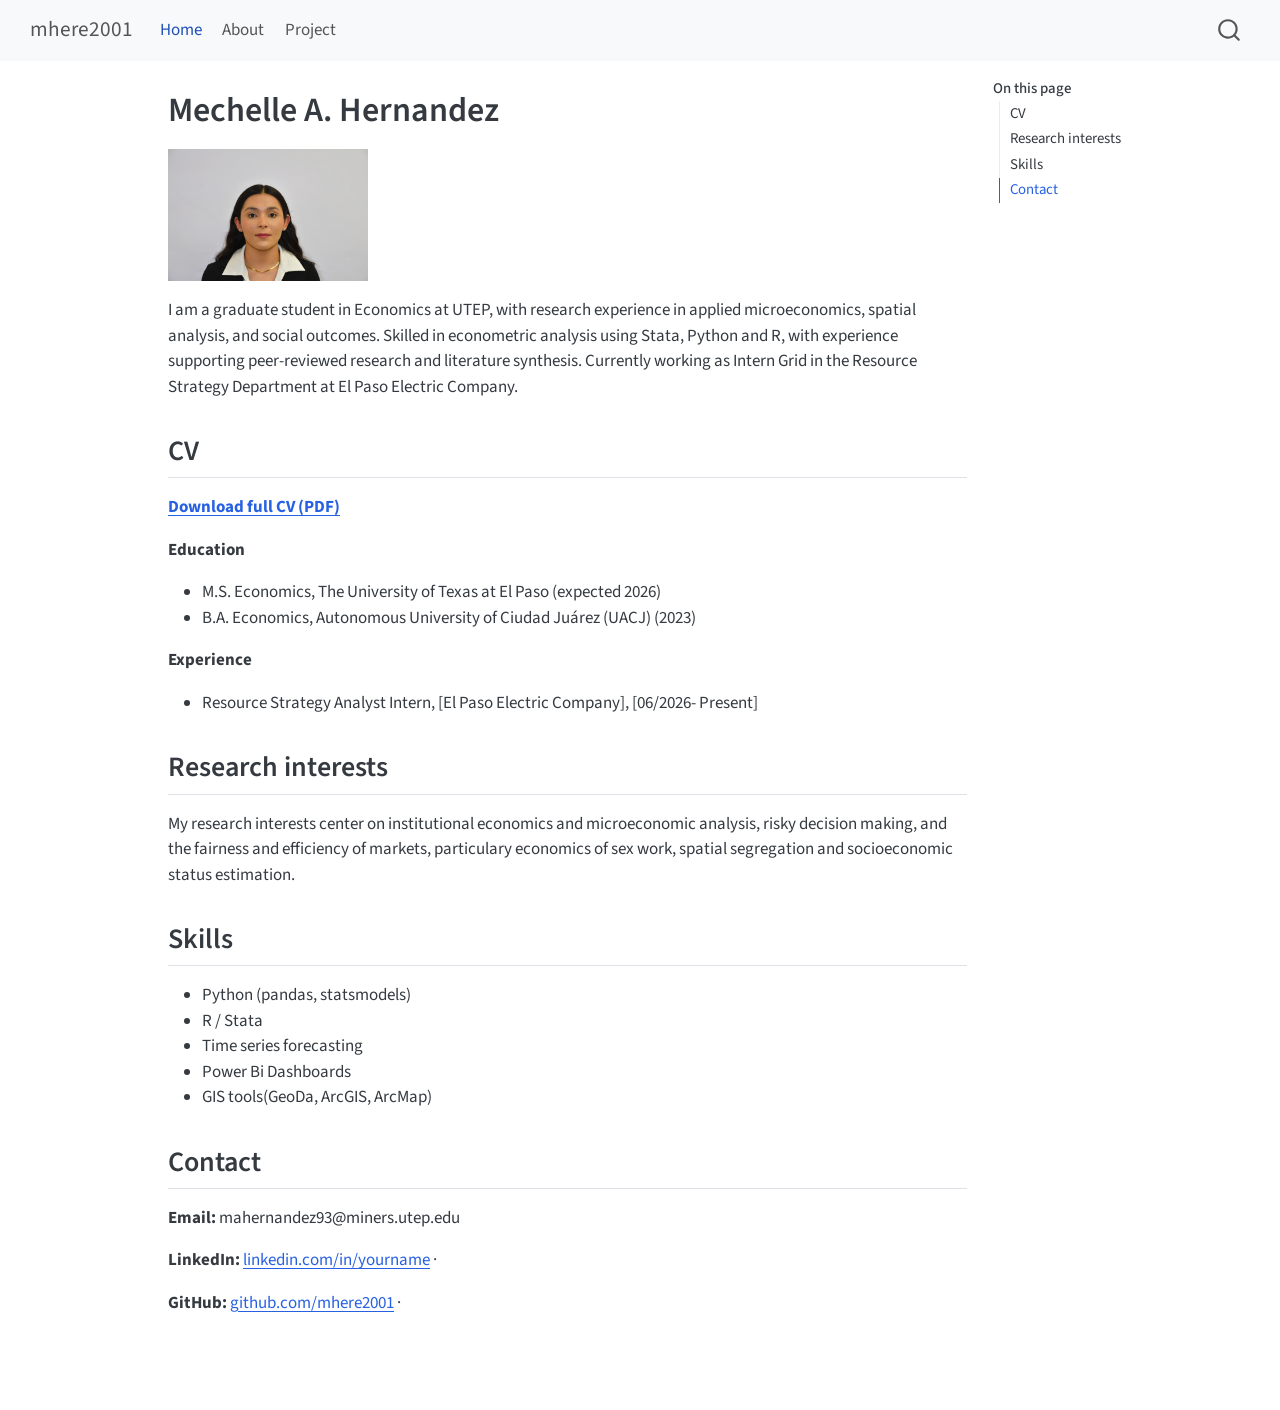
==== docs/index.html @ 87b3fae3 "Set up personal website with Quarto" ====
<!DOCTYPE html>
<html xmlns="http://www.w3.org/1999/xhtml" lang="en" xml:lang="en"><head>

<meta charset="utf-8">
<meta name="generator" content="quarto-1.10.18">

<meta name="viewport" content="width=device-width, initial-scale=1.0, user-scalable=yes">


<title>Mechelle A. Hernandez – mhere2001</title>
<style>
/* Default styles provided by pandoc.
** See https://pandoc.org/MANUAL.html#variables-for-html for config info.
*/
span.smallcaps{font-variant: small-caps;}
div.columns{display: flex; gap: 1.5em;}
div.column{flex: auto;}
@media screen {
div.columns{gap: min(4vw, 1.5em);}
div.column{overflow-x: auto;}
}
div.hanging-indent{margin-left: 1.5em; text-indent: -1.5em;}
ul.task-list{list-style: none;}
ul.task-list li input[type="checkbox"] {
  width: 0.8em;
  margin: 0 0.8em 0.2em -1em; /* quarto-specific, see https://github.com/quarto-dev/quarto-cli/issues/4556 */ 
  vertical-align: middle;
}
</style>


<script src="site_libs/quarto-nav/quarto-nav.js"></script>
<script src="site_libs/quarto-nav/headroom.min.js"></script>
<script src="site_libs/clipboard/clipboard.min.js"></script>
<script src="site_libs/quarto-search/autocomplete.umd.js"></script>
<script src="site_libs/quarto-search/fuse.min.js"></script>
<script src="site_libs/quarto-search/quarto-search.js"></script>
<meta name="quarto:offset" content="./">
<script src="site_libs/quarto-html/quarto.js" type="module"></script>
<script src="site_libs/quarto-html/tabsets/tabsets.js" type="module"></script>
<script src="site_libs/quarto-html/popper.min.js"></script>
<script src="site_libs/quarto-html/tippy.umd.min.js"></script>
<script src="site_libs/quarto-html/anchor.min.js"></script>
<link href="site_libs/quarto-html/tippy.css" rel="stylesheet">
<link href="site_libs/quarto-html/quarto-syntax-highlighting-64a204ab8560d761af7679ceaba22944.css" rel="stylesheet" id="quarto-text-highlighting-styles">
<script src="site_libs/bootstrap/bootstrap.min.js"></script>
<link href="site_libs/bootstrap/bootstrap-icons.css" rel="stylesheet">
<link href="site_libs/bootstrap/bootstrap-172ba59bd5e0b52282274ba0c0cc16fc.min.css" rel="stylesheet" append-hash="true" id="quarto-bootstrap" data-mode="light">
<script id="quarto-search-options" type="application/json">{
  "location": "navbar",
  "copy-button": false,
  "collapse-after": 3,
  "panel-placement": "end",
  "type": "overlay",
  "limit": 50,
  "keyboard-shortcut": [
    "f",
    "/",
    "s"
  ],
  "show-item-context": false,
  "language": {
    "search-no-results-text": "No results",
    "search-matching-documents-text": "matching documents",
    "search-copy-link-title": "Copy link to search",
    "search-hide-matches-text": "Hide additional matches",
    "search-more-match-text": "more match in this document",
    "search-more-matches-text": "more matches in this document",
    "search-clear-button-title": "Clear",
    "search-text-placeholder": "",
    "search-detached-cancel-button-title": "Cancel",
    "search-submit-button-title": "Submit",
    "search-label": "Search"
  }
}</script>


<link rel="stylesheet" href="styles.css">
</head>

<body class="nav-fixed quarto-light">

<div id="quarto-search-results"></div>
  <header id="quarto-header" class="headroom fixed-top">
    <nav class="navbar navbar-expand-lg " data-bs-theme="dark">
      <div class="navbar-container container-fluid">
      <div class="navbar-brand-container mx-auto">
    <a class="navbar-brand" href="./index.html">
    <span class="navbar-title">mhere2001</span>
    </a>
  </div>
            <div id="quarto-search" class="" title="Search"></div>
          <button class="navbar-toggler" type="button" data-bs-toggle="collapse" data-bs-target="#navbarCollapse" aria-controls="navbarCollapse" role="menu" aria-expanded="false" aria-label="Toggle navigation" onclick="if (window.quartoToggleHeadroom) { window.quartoToggleHeadroom(); }">
  <span class="navbar-toggler-icon"></span>
</button>
          <div class="collapse navbar-collapse" id="navbarCollapse">
            <ul class="navbar-nav navbar-nav-scroll me-auto">
  <li class="nav-item">
    <a class="nav-link active" href="./index.html" aria-current="page"> 
<span class="menu-text">Home</span></a>
  </li>  
  <li class="nav-item">
    <a class="nav-link" href="./about.html"> 
<span class="menu-text">About</span></a>
  </li>  
  <li class="nav-item">
    <a class="nav-link" href="./project.html"> 
<span class="menu-text">Project</span></a>
  </li>  
</ul>
          </div> <!-- /navcollapse -->
            <div class="quarto-navbar-tools">
</div>
      </div> <!-- /container-fluid -->
    </nav>
</header>
<!-- content -->
<div id="quarto-content" class="quarto-container page-columns page-rows-contents page-layout-article page-navbar">
<!-- sidebar -->
<!-- margin-sidebar -->
    <div id="quarto-margin-sidebar" class="sidebar margin-sidebar">
        <nav id="TOC" role="doc-toc" class="toc-active">
    <h2 id="toc-title">On this page</h2>
   
  <ul>
  <li><a href="#cv" id="toc-cv" class="nav-link active" data-scroll-target="#cv">CV</a></li>
  <li><a href="#research-interests" id="toc-research-interests" class="nav-link" data-scroll-target="#research-interests">Research interests</a></li>
  <li><a href="#skills" id="toc-skills" class="nav-link" data-scroll-target="#skills">Skills</a></li>
  <li><a href="#contact" id="toc-contact" class="nav-link" data-scroll-target="#contact">Contact</a></li>
  </ul>
</nav>
    </div>
<!-- main -->
<main class="content" id="quarto-document-content">

<header id="title-block-header" class="quarto-title-block default">
<div class="quarto-title">
<h1 class="title">Mechelle A. Hernandez</h1>
</div>



<div class="quarto-title-meta">

    
  
    
  </div>
  


</header>


<p><img src="images/MAHE.jpg" class="img-fluid" width="200"></p>
<p>I am a graduate student in Economics at UTEP, with research experience in applied microeconomics, spatial analysis, and social outcomes. Skilled in econometric analysis using Stata, Python and R, with experience supporting peer-reviewed research and literature synthesis. Currently working as Intern Grid in the Resource Strategy Department at El Paso Electric Company.</p>
<section id="cv" class="level2">
<h2 class="anchored" data-anchor-id="cv">CV</h2>
<p><a href="files/cv.pdf"><strong>Download full CV (PDF)</strong></a></p>
<p><strong>Education</strong></p>
<ul>
<li>M.S. Economics, The University of Texas at El Paso (expected 2026)</li>
<li>B.A. Economics, Autonomous University of Ciudad Juárez (UACJ) (2023)</li>
</ul>
<p><strong>Experience</strong></p>
<ul>
<li>Resource Strategy Analyst Intern, [El Paso Electric Company], [06/2026- Present]</li>
</ul>
</section>
<section id="research-interests" class="level2">
<h2 class="anchored" data-anchor-id="research-interests">Research interests</h2>
<p>My research interests center on institutional economics and microeconomic analysis, risky decision making, and the fairness and efficiency of markets, particulary economics of sex work, spatial segregation and socioeconomic status estimation.</p>
</section>
<section id="skills" class="level2">
<h2 class="anchored" data-anchor-id="skills">Skills</h2>
<ul>
<li>Python (pandas, statsmodels)</li>
<li>R / Stata</li>
<li>Time series forecasting</li>
<li>Power Bi Dashboards</li>
<li>GIS tools(GeoDa, ArcGIS, ArcMap)</li>
</ul>
</section>
<section id="contact" class="level2">
<h2 class="anchored" data-anchor-id="contact">Contact</h2>
<p><strong>Email:</strong> mahernandez93@miners.utep.edu</p>
<p><strong>LinkedIn:</strong> <a href="https://linkedin.com/in/yourname">linkedin.com/in/yourname</a> ·</p>
<p><strong>GitHub:</strong> <a href="https://github.com/mhere2001">github.com/mhere2001</a> ·</p>


</section>

</main> <!-- /main -->
<script id="quarto-html-after-body" type="application/javascript">
  window.document.addEventListener("DOMContentLoaded", function (event) {
    const icon = "";
    const anchorJS = new window.AnchorJS();
    anchorJS.options = {
      placement: 'right',
      icon: icon
    };
    anchorJS.add('.anchored');
    const isCodeAnnotation = (el) => {
      for (const clz of el.classList) {
        if (clz.startsWith('code-annotation-')) {                     
          return true;
        }
      }
      return false;
    }
    const onCopySuccess = function(e) {
      // button target
      const button = e.trigger;
      // don't keep focus
      button.blur();
      // flash "checked"
      button.classList.add('code-copy-button-checked');
      var currentTitle = button.getAttribute("title");
      button.setAttribute("title", "Copied!");
      let tooltip;
      if (window.bootstrap) {
        button.setAttribute("data-bs-toggle", "tooltip");
        button.setAttribute("data-bs-placement", "left");
        button.setAttribute("data-bs-title", "Copied!");
        tooltip = new bootstrap.Tooltip(button, 
          { trigger: "manual", 
            customClass: "code-copy-button-tooltip",
            offset: [0, -8]});
        tooltip.show();    
      }
      setTimeout(function() {
        if (tooltip) {
          tooltip.hide();
          button.removeAttribute("data-bs-title");
          button.removeAttribute("data-bs-toggle");
          button.removeAttribute("data-bs-placement");
        }
        button.setAttribute("title", currentTitle);
        button.classList.remove('code-copy-button-checked');
      }, 1000);
      // clear code selection
      e.clearSelection();
    }
    const getTextToCopy = function(trigger) {
      const outerScaffold = trigger.parentElement.cloneNode(true);
      const codeEl = outerScaffold.querySelector('code');
      for (const childEl of codeEl.children) {
        if (isCodeAnnotation(childEl)) {
          childEl.remove();
        }
      }
      return codeEl.innerText;
    }
    const clipboard = new window.ClipboardJS('.code-copy-button:not([data-in-quarto-modal])', {
      text: getTextToCopy
    });
    clipboard.on('success', onCopySuccess);
    if (window.document.getElementById('quarto-embedded-source-code-modal')) {
      const clipboardModal = new window.ClipboardJS('.code-copy-button[data-in-quarto-modal]', {
        text: getTextToCopy,
        container: window.document.getElementById('quarto-embedded-source-code-modal')
      });
      clipboardModal.on('success', onCopySuccess);
    }
      var localhostRegex = new RegExp(/^(?:http|https):\/\/localhost\:?[0-9]*\//);
      var mailtoRegex = new RegExp(/^mailto:/);
        var filterRegex = new RegExp('/' + window.location.host + '/');
      var isInternal = (href) => {
          return filterRegex.test(href) || localhostRegex.test(href) || mailtoRegex.test(href);
      }
      // Inspect non-navigation links and adorn them if external
     var links = window.document.querySelectorAll('a[href]:not(.nav-link):not(.navbar-brand):not(.toc-action):not(.sidebar-link):not(.sidebar-item-toggle):not(.pagination-link):not(.no-external):not([aria-hidden]):not(.dropdown-item):not(.quarto-navigation-tool):not(.about-link)');
      for (var i=0; i<links.length; i++) {
        const link = links[i];
        if (!isInternal(link.href)) {
          // undo the damage that might have been done by quarto-nav.js in the case of
          // links that we want to consider external
          if (link.dataset.originalHref !== undefined) {
            link.href = link.dataset.originalHref;
          }
        }
      }
    function tippyHover(el, contentFn, onTriggerFn, onUntriggerFn) {
      const config = {
        allowHTML: true,
        maxWidth: 500,
        delay: 100,
        arrow: false,
        appendTo: function(el) {
            return el.parentElement;
        },
        interactive: true,
        interactiveBorder: 10,
        theme: 'quarto',
        placement: 'bottom-start',
      };
      if (contentFn) {
        config.content = contentFn;
      }
      if (onTriggerFn) {
        config.onTrigger = onTriggerFn;
      }
      if (onUntriggerFn) {
        config.onUntrigger = onUntriggerFn;
      }
      window.tippy(el, config); 
    }
    const noterefs = window.document.querySelectorAll('a[role="doc-noteref"]');
    for (var i=0; i<noterefs.length; i++) {
      const ref = noterefs[i];
      tippyHover(ref, function() {
        // use id or data attribute instead here
        let href = ref.getAttribute('data-footnote-href') || ref.getAttribute('href');
        try { href = new URL(href).hash; } catch {}
        const id = href.replace(/^#\/?/, "");
        const note = window.document.getElementById(id);
        if (note) {
          return note.innerHTML;
        } else {
          return "";
        }
      });
    }
    const xrefs = window.document.querySelectorAll('a.quarto-xref');
    const processXRef = (id, note) => {
      // Strip column container classes
      const stripColumnClz = (el) => {
        el.classList.remove("page-full", "page-columns");
        if (el.children) {
          for (const child of el.children) {
            stripColumnClz(child);
          }
        }
      }
      stripColumnClz(note)
      if (id === null || id.startsWith('sec-')) {
        // Special case sections, only their first couple elements
        const container = document.createElement("div");
        if (note.children && note.children.length > 2) {
          container.appendChild(note.children[0].cloneNode(true));
          for (let i = 1; i < note.children.length; i++) {
            const child = note.children[i];
            if (child.tagName === "P" && child.innerText === "") {
              continue;
            } else {
              container.appendChild(child.cloneNode(true));
              break;
            }
          }
          if (window.Quarto?.typesetMath) {
            window.Quarto.typesetMath(container);
          }
          return container.innerHTML
        } else {
          if (window.Quarto?.typesetMath) {
            window.Quarto.typesetMath(note);
          }
          return note.innerHTML;
        }
      } else {
        // Remove any anchor links if they are present
        const anchorLink = note.querySelector('a.anchorjs-link');
        if (anchorLink) {
          anchorLink.remove();
        }
        if (window.Quarto?.typesetMath) {
          window.Quarto.typesetMath(note);
        }
        if (note.classList.contains("callout")) {
          return note.outerHTML;
        } else {
          return note.innerHTML;
        }
      }
    }
    for (var i=0; i<xrefs.length; i++) {
      const xref = xrefs[i];
      tippyHover(xref, undefined, function(instance) {
        instance.disable();
        let url = xref.getAttribute('href');
        let hash = undefined; 
        if (url.startsWith('#')) {
          hash = url;
        } else {
          try { hash = new URL(url).hash; } catch {}
        }
        if (hash) {
          const id = hash.replace(/^#\/?/, "");
          const note = window.document.getElementById(id);
          if (note !== null) {
            try {
              const html = processXRef(id, note.cloneNode(true));
              instance.setContent(html);
            } finally {
              instance.enable();
              instance.show();
            }
          } else {
            // See if we can fetch this
            fetch(url.split('#')[0])
            .then(res => res.text())
            .then(html => {
              const parser = new DOMParser();
              const htmlDoc = parser.parseFromString(html, "text/html");
              const note = htmlDoc.getElementById(id);
              if (note !== null) {
                const html = processXRef(id, note);
                instance.setContent(html);
              } 
            }).finally(() => {
              instance.enable();
              instance.show();
            });
          }
        } else {
          // See if we can fetch a full url (with no hash to target)
          // This is a special case and we should probably do some content thinning / targeting
          fetch(url)
          .then(res => res.text())
          .then(html => {
            const parser = new DOMParser();
            const htmlDoc = parser.parseFromString(html, "text/html");
            const note = htmlDoc.querySelector('main.content');
            if (note !== null) {
              // This should only happen for chapter cross references
              // (since there is no id in the URL)
              // remove the first header
              if (note.children.length > 0 && note.children[0].tagName === "HEADER") {
                note.children[0].remove();
              }
              const html = processXRef(null, note);
              instance.setContent(html);
            } 
          }).finally(() => {
            instance.enable();
            instance.show();
          });
        }
      }, function(instance) {
      });
    }
        let selectedAnnoteEl;
        const selectorForAnnotation = ( cell, annotation) => {
          let cellAttr = 'data-code-cell="' + cell + '"';
          let lineAttr = 'data-code-annotation="' +  annotation + '"';
          const selector = 'span[' + cellAttr + '][' + lineAttr + ']';
          return selector;
        }
        const selectCodeLines = (annoteEl) => {
          const doc = window.document;
          const targetCell = annoteEl.getAttribute("data-target-cell");
          const targetAnnotation = annoteEl.getAttribute("data-target-annotation");
          const annoteSpan = window.document.querySelector(selectorForAnnotation(targetCell, targetAnnotation));
          const lines = annoteSpan.getAttribute("data-code-lines").split(",");
          const lineIds = lines.map((line) => {
            return targetCell + "-" + line;
          })
          let top = null;
          let height = null;
          let parent = null;
          if (lineIds.length > 0) {
              //compute the position of the single el (top and bottom and make a div)
              const el = window.document.getElementById(lineIds[0]);
              top = el.offsetTop;
              height = el.offsetHeight;
              parent = el.parentElement.parentElement;
            if (lineIds.length > 1) {
              const lastEl = window.document.getElementById(lineIds[lineIds.length - 1]);
              const bottom = lastEl.offsetTop + lastEl.offsetHeight;
              height = bottom - top;
            }
            if (top !== null && height !== null && parent !== null) {
              // cook up a div (if necessary) and position it 
              let div = window.document.getElementById("code-annotation-line-highlight");
              if (div === null) {
                div = window.document.createElement("div");
                div.setAttribute("id", "code-annotation-line-highlight");
                div.style.position = 'absolute';
                parent.appendChild(div);
              }
              div.style.top = top - 2 + "px";
              div.style.height = height + 4 + "px";
              div.style.left = 0;
              let gutterDiv = window.document.getElementById("code-annotation-line-highlight-gutter");
              if (gutterDiv === null) {
                gutterDiv = window.document.createElement("div");
                gutterDiv.setAttribute("id", "code-annotation-line-highlight-gutter");
                gutterDiv.style.position = 'absolute';
                const codeCell = window.document.getElementById(targetCell);
                const gutter = codeCell.querySelector('.code-annotation-gutter');
                gutter.appendChild(gutterDiv);
              }
              gutterDiv.style.top = top - 2 + "px";
              gutterDiv.style.height = height + 4 + "px";
            }
            selectedAnnoteEl = annoteEl;
          }
        };
        const unselectCodeLines = () => {
          const elementsIds = ["code-annotation-line-highlight", "code-annotation-line-highlight-gutter"];
          elementsIds.forEach((elId) => {
            const div = window.document.getElementById(elId);
            if (div) {
              div.remove();
            }
          });
          selectedAnnoteEl = undefined;
        };
          // Handle positioning of the toggle
      window.addEventListener(
        "resize",
        throttle(() => {
          elRect = undefined;
          if (selectedAnnoteEl) {
            selectCodeLines(selectedAnnoteEl);
          }
        }, 10)
      );
      function throttle(fn, ms) {
      let throttle = false;
      let timer;
        return (...args) => {
          if(!throttle) { // first call gets through
              fn.apply(this, args);
              throttle = true;
          } else { // all the others get throttled
              if(timer) clearTimeout(timer); // cancel #2
              timer = setTimeout(() => {
                fn.apply(this, args);
                timer = throttle = false;
              }, ms);
          }
        };
      }
        // Attach click handler to the DT
        const annoteDls = window.document.querySelectorAll('dt[data-target-cell]');
        for (const annoteDlNode of annoteDls) {
          annoteDlNode.addEventListener('click', (event) => {
            const clickedEl = event.target;
            if (clickedEl !== selectedAnnoteEl) {
              unselectCodeLines();
              const activeEl = window.document.querySelector('dt[data-target-cell].code-annotation-active');
              if (activeEl) {
                activeEl.classList.remove('code-annotation-active');
              }
              selectCodeLines(clickedEl);
              clickedEl.classList.add('code-annotation-active');
            } else {
              // Unselect the line
              unselectCodeLines();
              clickedEl.classList.remove('code-annotation-active');
            }
          });
        }
    const findCites = (el) => {
      const parentEl = el.parentElement;
      if (parentEl) {
        const cites = parentEl.dataset.cites;
        if (cites) {
          return {
            el,
            cites: cites.split(' ')
          };
        } else {
          return findCites(el.parentElement)
        }
      } else {
        return undefined;
      }
    };
    var bibliorefs = window.document.querySelectorAll('a[role="doc-biblioref"]');
    for (var i=0; i<bibliorefs.length; i++) {
      const ref = bibliorefs[i];
      const citeInfo = findCites(ref);
      if (citeInfo) {
        tippyHover(citeInfo.el, function() {
          var popup = window.document.createElement('div');
          citeInfo.cites.forEach(function(cite) {
            var citeDiv = window.document.createElement('div');
            citeDiv.classList.add('hanging-indent');
            citeDiv.classList.add('csl-entry');
            var biblioDiv = window.document.getElementById('ref-' + cite);
            if (biblioDiv) {
              citeDiv.innerHTML = biblioDiv.innerHTML;
            }
            popup.appendChild(citeDiv);
          });
          return popup.innerHTML;
        });
      }
    }
  });
  </script>
</div> <!-- /content -->




</body></html>
---- docs/site_libs/quarto-html/tippy.css ----
.tippy-box[data-animation=fade][data-state=hidden]{opacity:0}[data-tippy-root]{max-width:calc(100vw - 10px)}.tippy-box{position:relative;background-color:#333;color:#fff;border-radius:4px;font-size:14px;line-height:1.4;white-space:normal;outline:0;transition-property:transform,visibility,opacity}.tippy-box[data-placement^=top]>.tippy-arrow{bottom:0}.tippy-box[data-placement^=top]>.tippy-arrow:before{bottom:-7px;left:0;border-width:8px 8px 0;border-top-color:initial;transform-origin:center top}.tippy-box[data-placement^=bottom]>.tippy-arrow{top:0}.tippy-box[data-placement^=bottom]>.tippy-arrow:before{top:-7px;left:0;border-width:0 8px 8px;border-bottom-color:initial;transform-origin:center bottom}.tippy-box[data-placement^=left]>.tippy-arrow{right:0}.tippy-box[data-placement^=left]>.tippy-arrow:before{border-width:8px 0 8px 8px;border-left-color:initial;right:-7px;transform-origin:center left}.tippy-box[data-placement^=right]>.tippy-arrow{left:0}.tippy-box[data-placement^=right]>.tippy-arrow:before{left:-7px;border-width:8px 8px 8px 0;border-right-color:initial;transform-origin:center right}.tippy-box[data-inertia][data-state=visible]{transition-timing-function:cubic-bezier(.54,1.5,.38,1.11)}.tippy-arrow{width:16px;height:16px;color:#333}.tippy-arrow:before{content:"";position:absolute;border-color:transparent;border-style:solid}.tippy-content{position:relative;padding:5px 9px;z-index:1}
---- docs/site_libs/quarto-html/quarto-syntax-highlighting-64a204ab8560d761af7679ceaba22944.css ----
/* quarto syntax highlight colors */
:root {
  --quarto-hl-ot-color: #003B4F;
  --quarto-hl-at-color: #657422;
  --quarto-hl-ss-color: #20794D;
  --quarto-hl-an-color: #5E5E5E;
  --quarto-hl-fu-color: #4758AB;
  --quarto-hl-st-color: #20794D;
  --quarto-hl-cf-color: #003B4F;
  --quarto-hl-op-color: #5E5E5E;
  --quarto-hl-er-color: #AD0000;
  --quarto-hl-bn-color: #AD0000;
  --quarto-hl-al-color: #AD0000;
  --quarto-hl-va-color: #111111;
  --quarto-hl-bu-color: inherit;
  --quarto-hl-ex-color: inherit;
  --quarto-hl-pp-color: #AD0000;
  --quarto-hl-in-color: #5E5E5E;
  --quarto-hl-vs-color: #20794D;
  --quarto-hl-wa-color: #5E5E5E;
  --quarto-hl-do-color: #5E5E5E;
  --quarto-hl-im-color: #00769E;
  --quarto-hl-ch-color: #20794D;
  --quarto-hl-dt-color: #AD0000;
  --quarto-hl-fl-color: #AD0000;
  --quarto-hl-co-color: #5E5E5E;
  --quarto-hl-cv-color: #5E5E5E;
  --quarto-hl-cn-color: #8f5902;
  --quarto-hl-sc-color: #5E5E5E;
  --quarto-hl-dv-color: #AD0000;
  --quarto-hl-kw-color: #003B4F;
}

/* other quarto variables */
:root {
  --quarto-font-monospace: SFMono-Regular, Menlo, Monaco, Consolas, "Liberation Mono", "Courier New", monospace;
}

/* syntax highlight based on Pandoc's rules */
pre > code.sourceCode > span {
  color: #003B4F;
}

code.sourceCode > span {
  color: #003B4F;
}

div.sourceCode,
div.sourceCode pre.sourceCode {
  color: #003B4F;
}

/* Normal */
code span {
  color: #003B4F;
}

/* Alert */
code span.al {
  color: #AD0000;
  font-style: inherit;
}

/* Annotation */
code span.an {
  color: #5E5E5E;
  font-style: inherit;
}

/* Attribute */
code span.at {
  color: #657422;
  font-style: inherit;
}

/* BaseN */
code span.bn {
  color: #AD0000;
  font-style: inherit;
}

/* BuiltIn */
code span.bu {
  font-style: inherit;
}

/* ControlFlow */
code span.cf {
  color: #003B4F;
  font-weight: bold;
  font-style: inherit;
}

/* Char */
code span.ch {
  color: #20794D;
  font-style: inherit;
}

/* Constant */
code span.cn {
  color: #8f5902;
  font-style: inherit;
}

/* Comment */
code span.co {
  color: #5E5E5E;
  font-style: inherit;
}

/* CommentVar */
code span.cv {
  color: #5E5E5E;
  font-style: italic;
}

/* Documentation */
code span.do {
  color: #5E5E5E;
  font-style: italic;
}

/* DataType */
code span.dt {
  color: #AD0000;
  font-style: inherit;
}

/* DecVal */
code span.dv {
  color: #AD0000;
  font-style: inherit;
}

/* Error */
code span.er {
  color: #AD0000;
  font-style: inherit;
}

/* Extension */
code span.ex {
  font-style: inherit;
}

/* Float */
code span.fl {
  color: #AD0000;
  font-style: inherit;
}

/* Function */
code span.fu {
  color: #4758AB;
  font-style: inherit;
}

/* Import */
code span.im {
  color: #00769E;
  font-style: inherit;
}

/* Information */
code span.in {
  color: #5E5E5E;
  font-style: inherit;
}

/* Keyword */
code span.kw {
  color: #003B4F;
  font-weight: bold;
  font-style: inherit;
}

/* Operator */
code span.op {
  color: #5E5E5E;
  font-style: inherit;
}

/* Other */
code span.ot {
  color: #003B4F;
  font-style: inherit;
}

/* Preprocessor */
code span.pp {
  color: #AD0000;
  font-style: inherit;
}

/* SpecialChar */
code span.sc {
  color: #5E5E5E;
  font-style: inherit;
}

/* SpecialString */
code span.ss {
  color: #20794D;
  font-style: inherit;
}

/* String */
code span.st {
  color: #20794D;
  font-style: inherit;
}

/* Variable */
code span.va {
  color: #111111;
  font-style: inherit;
}

/* VerbatimString */
code span.vs {
  color: #20794D;
  font-style: inherit;
}

/* Warning */
code span.wa {
  color: #5E5E5E;
  font-style: italic;
}

.prevent-inlining {
  content: "</";
}

/*# sourceMappingURL=9d8d5bb603a83b8298b89080a598c93b.css.map */
---- docs/styles.css ----
/* css styles */
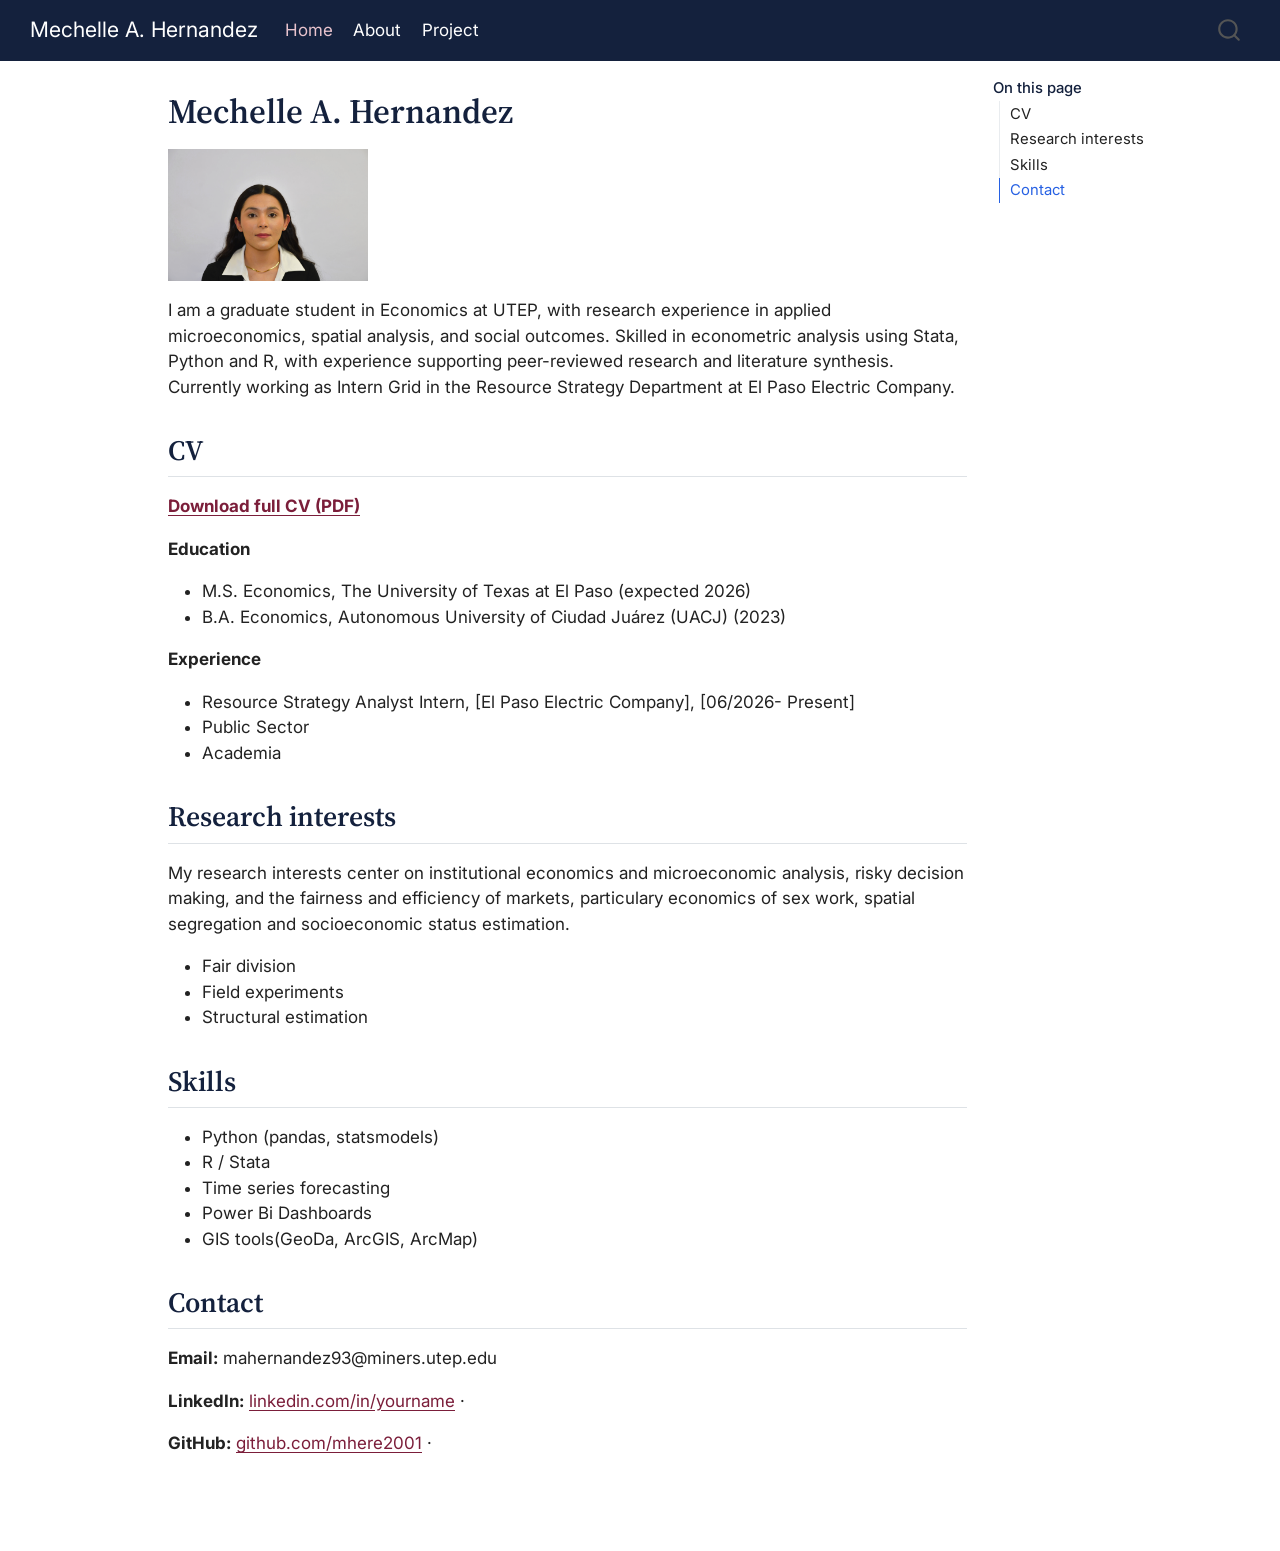
==== commit 5da616d9: "render update site" ====
--- a/docs/index.html
+++ b/docs/index.html
@@ -7,7 +7,7 @@
 <meta name="viewport" content="width=device-width, initial-scale=1.0, user-scalable=yes">
 
 
-<title>Mechelle A. Hernandez – mhere2001</title>
+<title>Mechelle A. Hernandez</title>
 <style>
 /* Default styles provided by pandoc.
 ** See https://pandoc.org/MANUAL.html#variables-for-html for config info.
@@ -86,7 +86,7 @@
       <div class="navbar-container container-fluid">
       <div class="navbar-brand-container mx-auto">
     <a class="navbar-brand" href="./index.html">
-    <span class="navbar-title">mhere2001</span>
+    <span class="navbar-title">Mechelle A. Hernandez</span>
     </a>
   </div>
             <div id="quarto-search" class="" title="Search"></div>
@@ -165,11 +165,18 @@
 <p><strong>Experience</strong></p>
 <ul>
 <li>Resource Strategy Analyst Intern, [El Paso Electric Company], [06/2026- Present]</li>
+<li>Public Sector</li>
+<li>Academia</li>
 </ul>
 </section>
 <section id="research-interests" class="level2">
 <h2 class="anchored" data-anchor-id="research-interests">Research interests</h2>
 <p>My research interests center on institutional economics and microeconomic analysis, risky decision making, and the fairness and efficiency of markets, particulary economics of sex work, spatial segregation and socioeconomic status estimation.</p>
+<ul>
+<li>Fair division</li>
+<li>Field experiments</li>
+<li>Structural estimation</li>
+</ul>
 </section>
 <section id="skills" class="level2">
 <h2 class="anchored" data-anchor-id="skills">Skills</h2>
@@ -184,7 +191,7 @@
 <section id="contact" class="level2">
 <h2 class="anchored" data-anchor-id="contact">Contact</h2>
 <p><strong>Email:</strong> mahernandez93@miners.utep.edu</p>
-<p><strong>LinkedIn:</strong> <a href="https://linkedin.com/in/yourname">linkedin.com/in/yourname</a> ·</p>
+<p><strong>LinkedIn:</strong> <a href="https://www.linkedin.com/in/mechelle-annet-hern%C3%A1ndez-350985380/">linkedin.com/in/yourname</a> ·</p>
 <p><strong>GitHub:</strong> <a href="https://github.com/mhere2001">github.com/mhere2001</a> ·</p>
 
 
--- a/docs/styles.css
+++ b/docs/styles.css
@@ -1 +1,18 @@
 /* css styles */
+@import url('https://fonts.googleapis.com/css2?family=Source+Serif+4:wght@600;700&family=Inter:wght@400;500;600&display=swap');
+
+:root {
+  --navy: #14213D;
+  --guinda: #7B1E3A;
+}
+
+body { font-family: 'Inter', sans-serif; color: #222; }
+
+h1, h2, h3, h4 { font-family: 'Source Serif 4', serif; color: var(--navy); }
+
+a { color: var(--guinda); }
+a:hover { color: var(--navy); }
+
+.navbar { background-color: var(--navy) !important; }
+.navbar .navbar-brand, .navbar .nav-link { color: #fff !important; }
+.navbar .nav-link:hover, .navbar .nav-link.active { color: #E8C3CD !important; }
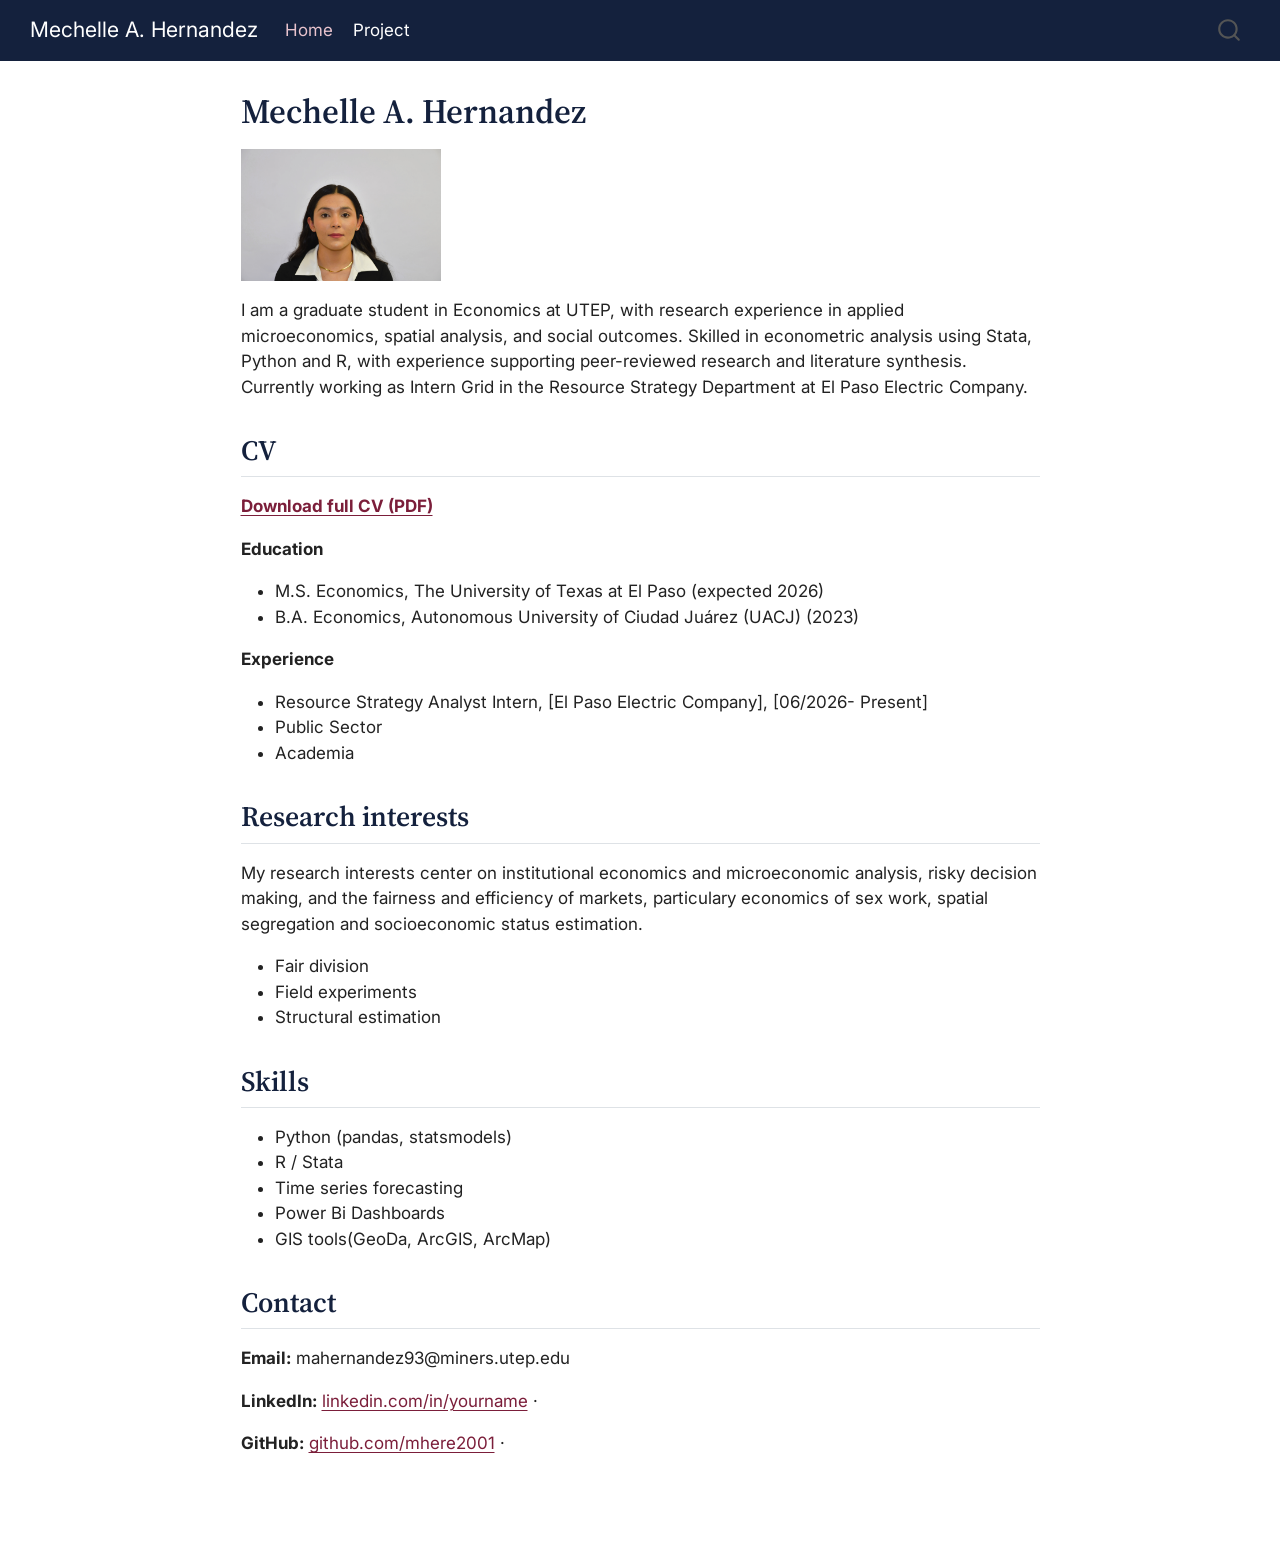
==== commit 200d5914: "quarto updated" ====
--- a/docs/index.html
+++ b/docs/index.html
@@ -78,7 +78,7 @@
 <link rel="stylesheet" href="styles.css">
 </head>
 
-<body class="nav-fixed quarto-light">
+<body class="nav-fixed fullcontent quarto-light">
 
 <div id="quarto-search-results"></div>
   <header id="quarto-header" class="headroom fixed-top">
@@ -100,10 +100,6 @@
 <span class="menu-text">Home</span></a>
   </li>  
   <li class="nav-item">
-    <a class="nav-link" href="./about.html"> 
-<span class="menu-text">About</span></a>
-  </li>  
-  <li class="nav-item">
     <a class="nav-link" href="./project.html"> 
 <span class="menu-text">Project</span></a>
   </li>  
@@ -118,18 +114,7 @@
 <div id="quarto-content" class="quarto-container page-columns page-rows-contents page-layout-article page-navbar">
 <!-- sidebar -->
 <!-- margin-sidebar -->
-    <div id="quarto-margin-sidebar" class="sidebar margin-sidebar">
-        <nav id="TOC" role="doc-toc" class="toc-active">
-    <h2 id="toc-title">On this page</h2>
-   
-  <ul>
-  <li><a href="#cv" id="toc-cv" class="nav-link active" data-scroll-target="#cv">CV</a></li>
-  <li><a href="#research-interests" id="toc-research-interests" class="nav-link" data-scroll-target="#research-interests">Research interests</a></li>
-  <li><a href="#skills" id="toc-skills" class="nav-link" data-scroll-target="#skills">Skills</a></li>
-  <li><a href="#contact" id="toc-contact" class="nav-link" data-scroll-target="#contact">Contact</a></li>
-  </ul>
-</nav>
-    </div>
+    
 <!-- main -->
 <main class="content" id="quarto-document-content">
 
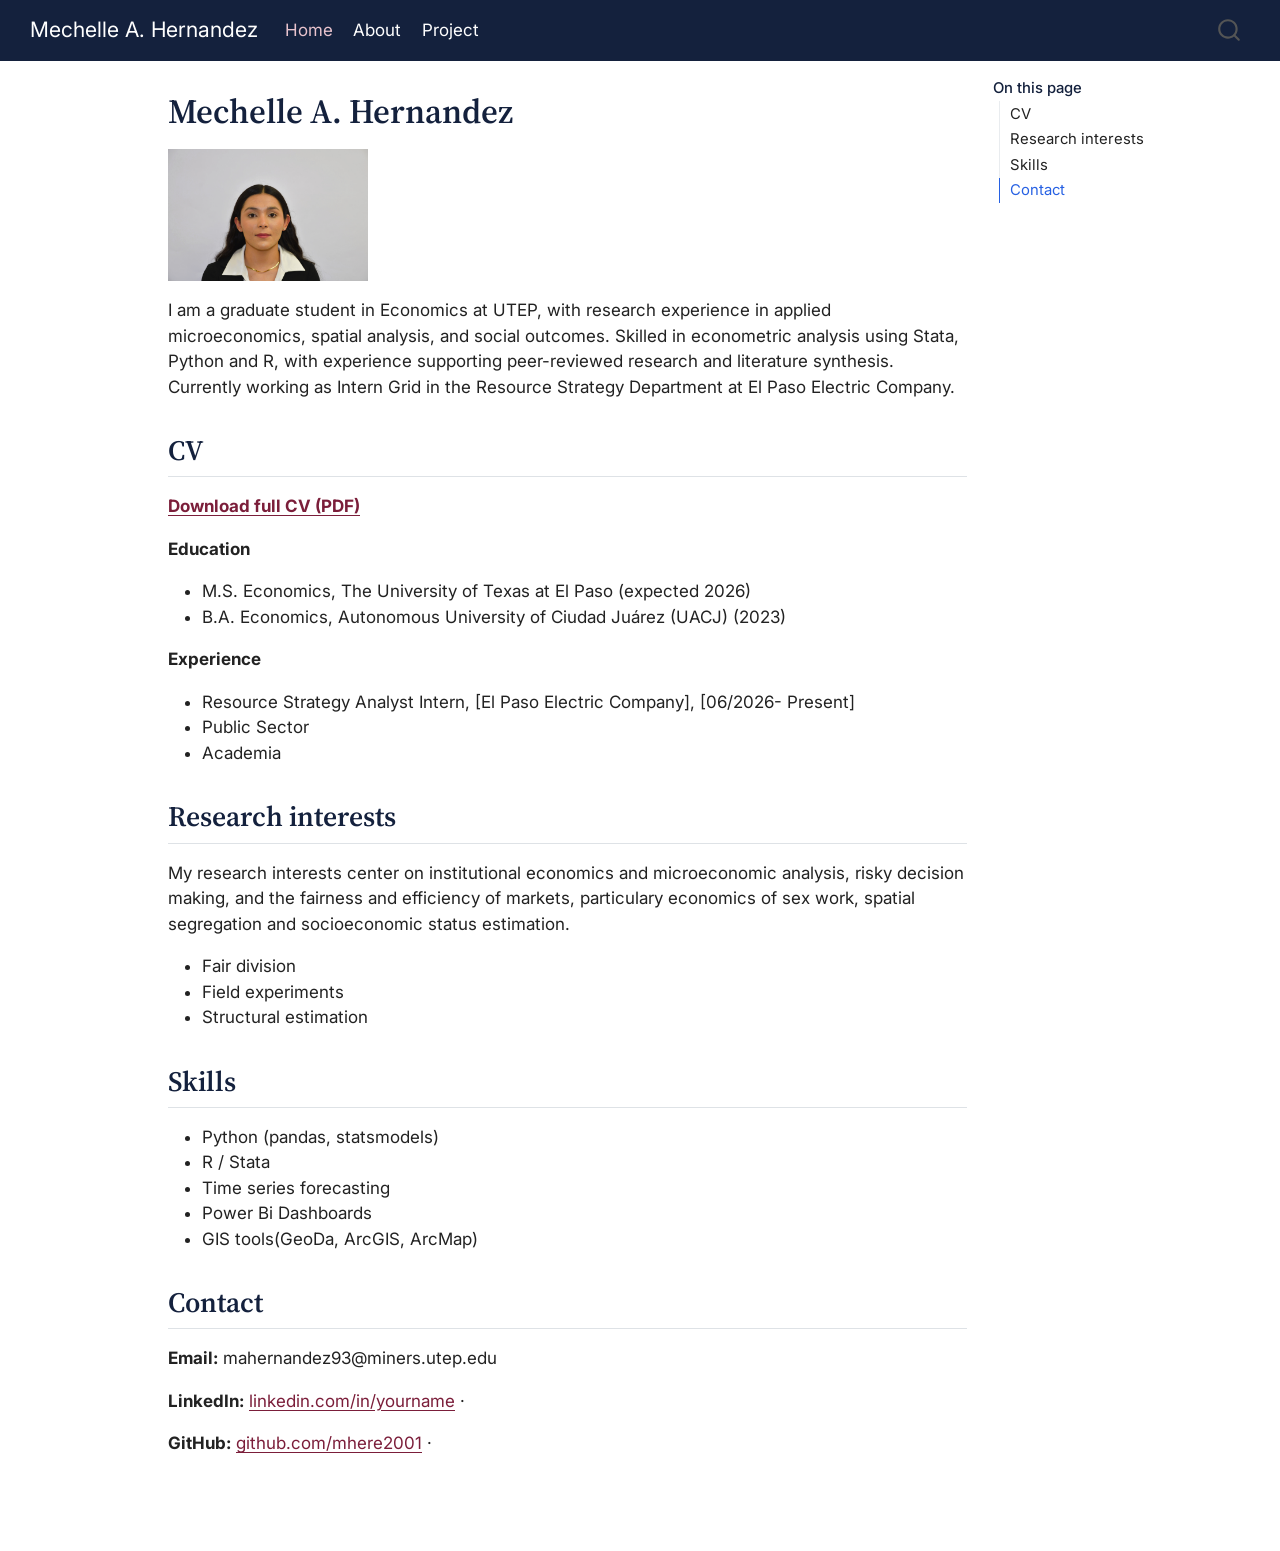
==== commit 6ead3510: "Revert "quarto updated" This reverts commit 200d5914b323c1a90e34dd8e60291d3f13ab3488." ====
--- a/docs/index.html
+++ b/docs/index.html
@@ -78,7 +78,7 @@
 <link rel="stylesheet" href="styles.css">
 </head>
 
-<body class="nav-fixed fullcontent quarto-light">
+<body class="nav-fixed quarto-light">
 
 <div id="quarto-search-results"></div>
   <header id="quarto-header" class="headroom fixed-top">
@@ -100,6 +100,10 @@
 <span class="menu-text">Home</span></a>
   </li>  
   <li class="nav-item">
+    <a class="nav-link" href="./about.html"> 
+<span class="menu-text">About</span></a>
+  </li>  
+  <li class="nav-item">
     <a class="nav-link" href="./project.html"> 
 <span class="menu-text">Project</span></a>
   </li>  
@@ -114,7 +118,18 @@
 <div id="quarto-content" class="quarto-container page-columns page-rows-contents page-layout-article page-navbar">
 <!-- sidebar -->
 <!-- margin-sidebar -->
-    
+    <div id="quarto-margin-sidebar" class="sidebar margin-sidebar">
+        <nav id="TOC" role="doc-toc" class="toc-active">
+    <h2 id="toc-title">On this page</h2>
+   
+  <ul>
+  <li><a href="#cv" id="toc-cv" class="nav-link active" data-scroll-target="#cv">CV</a></li>
+  <li><a href="#research-interests" id="toc-research-interests" class="nav-link" data-scroll-target="#research-interests">Research interests</a></li>
+  <li><a href="#skills" id="toc-skills" class="nav-link" data-scroll-target="#skills">Skills</a></li>
+  <li><a href="#contact" id="toc-contact" class="nav-link" data-scroll-target="#contact">Contact</a></li>
+  </ul>
+</nav>
+    </div>
 <!-- main -->
 <main class="content" id="quarto-document-content">
 
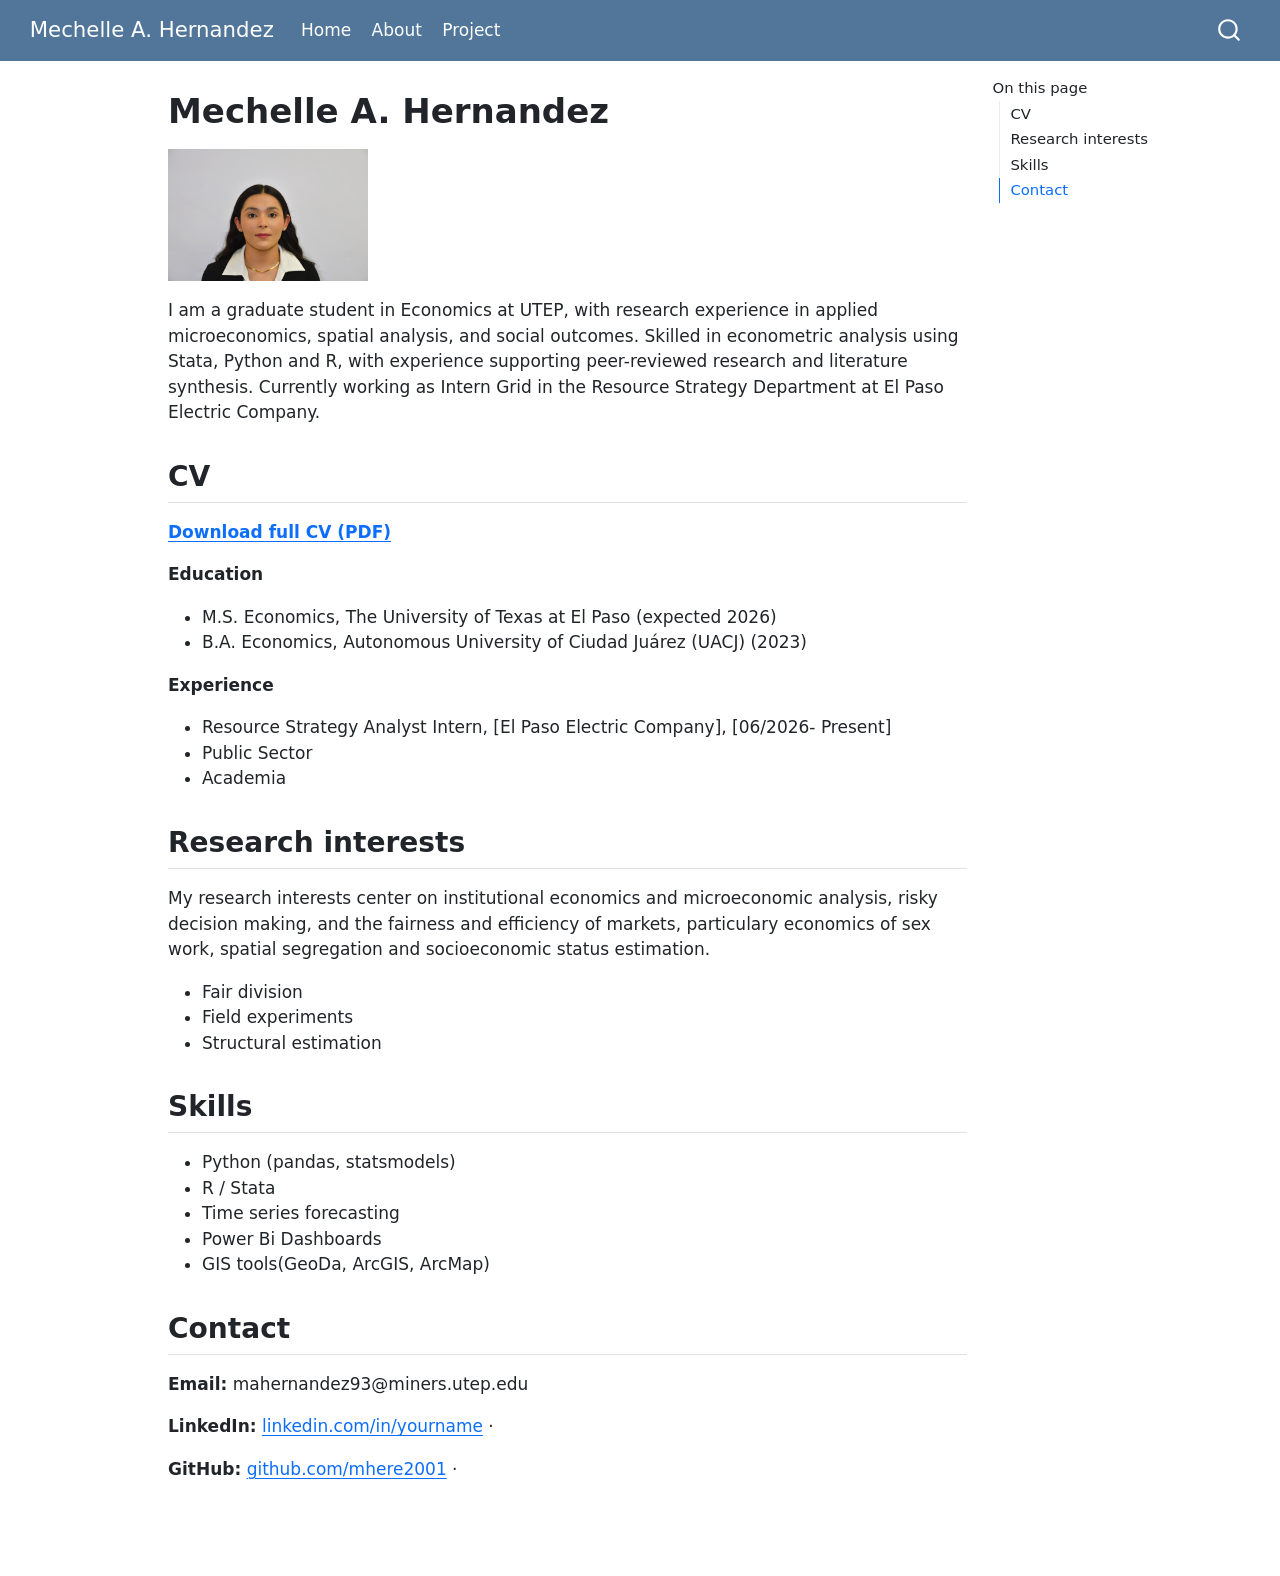
==== commit 7f3608fb: "reupdate" ====
--- a/docs/index.html
+++ b/docs/index.html
@@ -45,7 +45,7 @@
 <link href="site_libs/quarto-html/quarto-syntax-highlighting-64a204ab8560d761af7679ceaba22944.css" rel="stylesheet" id="quarto-text-highlighting-styles">
 <script src="site_libs/bootstrap/bootstrap.min.js"></script>
 <link href="site_libs/bootstrap/bootstrap-icons.css" rel="stylesheet">
-<link href="site_libs/bootstrap/bootstrap-172ba59bd5e0b52282274ba0c0cc16fc.min.css" rel="stylesheet" append-hash="true" id="quarto-bootstrap" data-mode="light">
+<link href="site_libs/bootstrap/bootstrap-d0cfe7a3482e0d49a74229a8f3b76718.min.css" rel="stylesheet" append-hash="true" id="quarto-bootstrap" data-mode="light">
 <script id="quarto-search-options" type="application/json">{
   "location": "navbar",
   "copy-button": false,
--- a/docs/styles.css
+++ b/docs/styles.css
@@ -1,18 +1 @@
 /* css styles */
-@import url('https://fonts.googleapis.com/css2?family=Source+Serif+4:wght@600;700&family=Inter:wght@400;500;600&display=swap');
-
-:root {
-  --navy: #14213D;
-  --guinda: #7B1E3A;
-}
-
-body { font-family: 'Inter', sans-serif; color: #222; }
-
-h1, h2, h3, h4 { font-family: 'Source Serif 4', serif; color: var(--navy); }
-
-a { color: var(--guinda); }
-a:hover { color: var(--navy); }
-
-.navbar { background-color: var(--navy) !important; }
-.navbar .navbar-brand, .navbar .nav-link { color: #fff !important; }
-.navbar .nav-link:hover, .navbar .nav-link.active { color: #E8C3CD !important; }
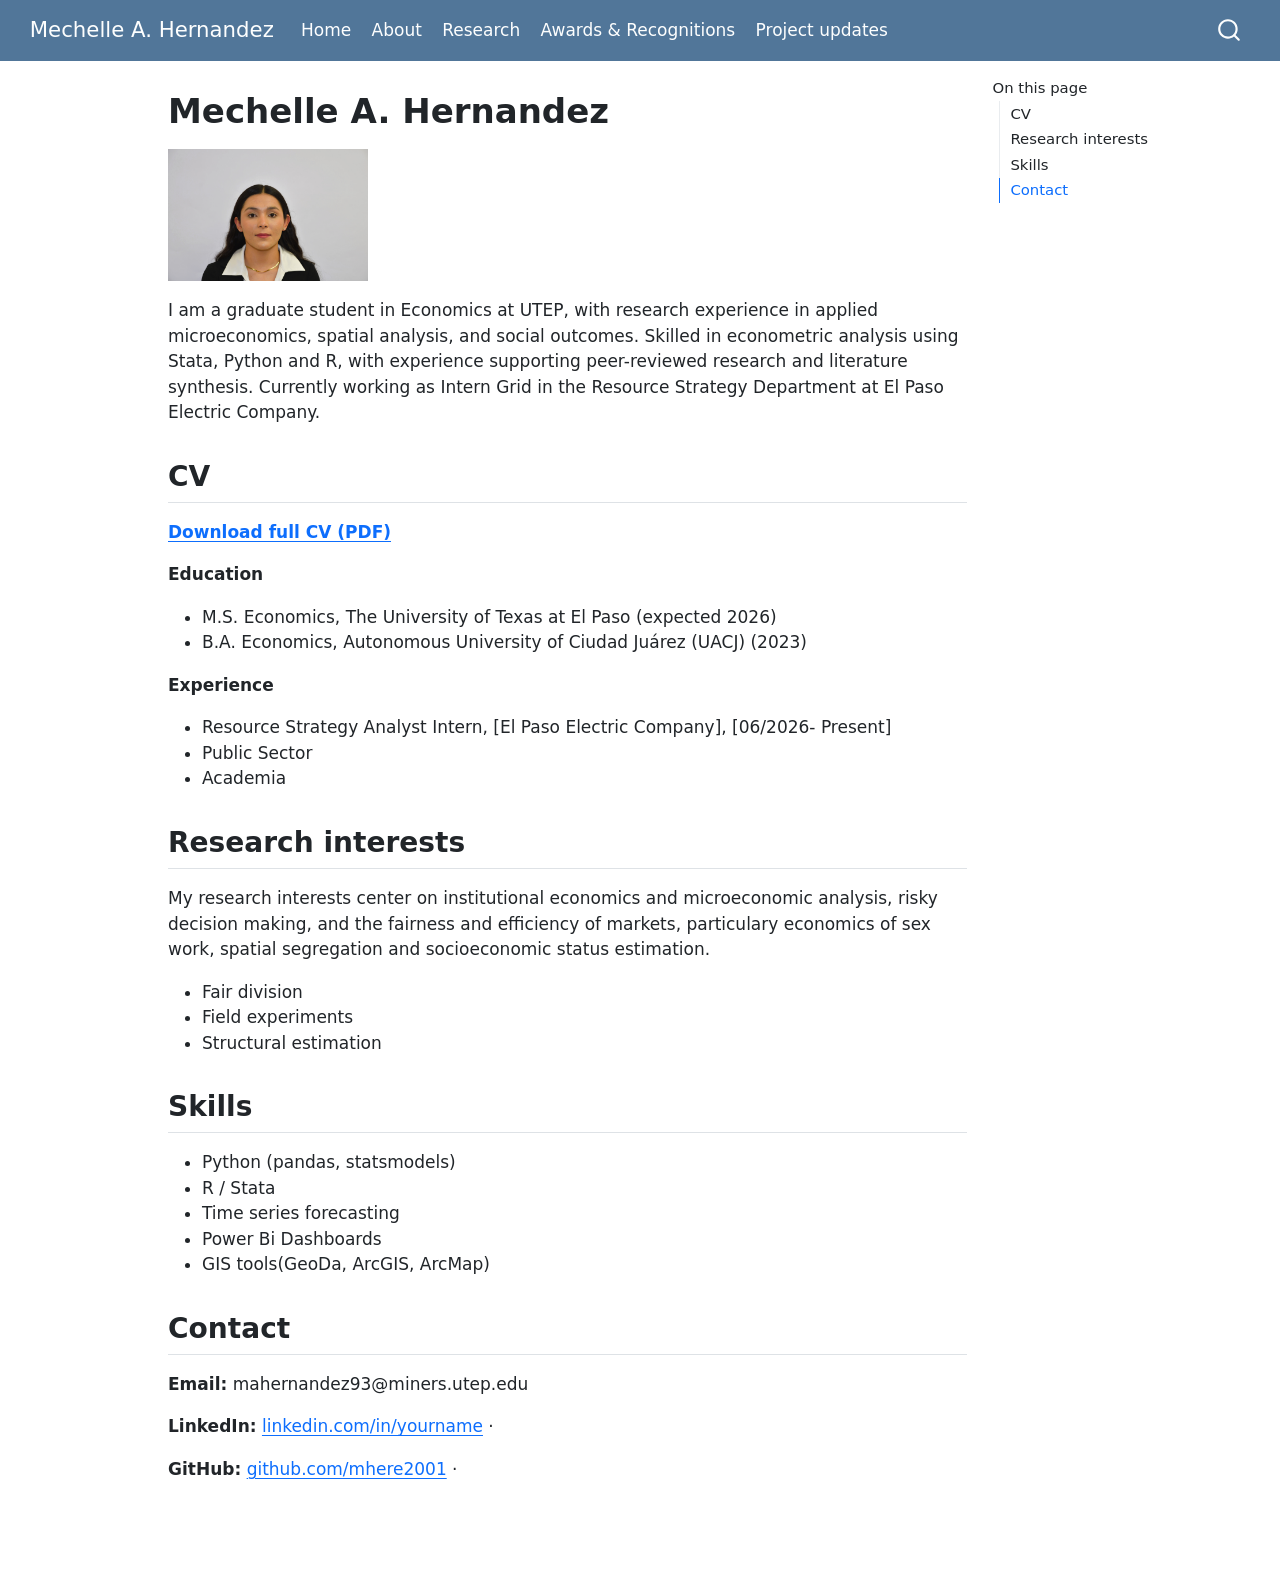
==== commit 57bae443: "updates to share" ====
--- a/docs/index.html
+++ b/docs/index.html
@@ -104,8 +104,16 @@
 <span class="menu-text">About</span></a>
   </li>  
   <li class="nav-item">
+    <a class="nav-link" href="./research.html"> 
+<span class="menu-text">Research</span></a>
+  </li>  
+  <li class="nav-item">
+    <a class="nav-link" href="./gallery.html"> 
+<span class="menu-text">Awards &amp; Recognitions</span></a>
+  </li>  
+  <li class="nav-item">
     <a class="nav-link" href="./project.html"> 
-<span class="menu-text">Project</span></a>
+<span class="menu-text">Project updates</span></a>
   </li>  
 </ul>
           </div> <!-- /navcollapse -->
